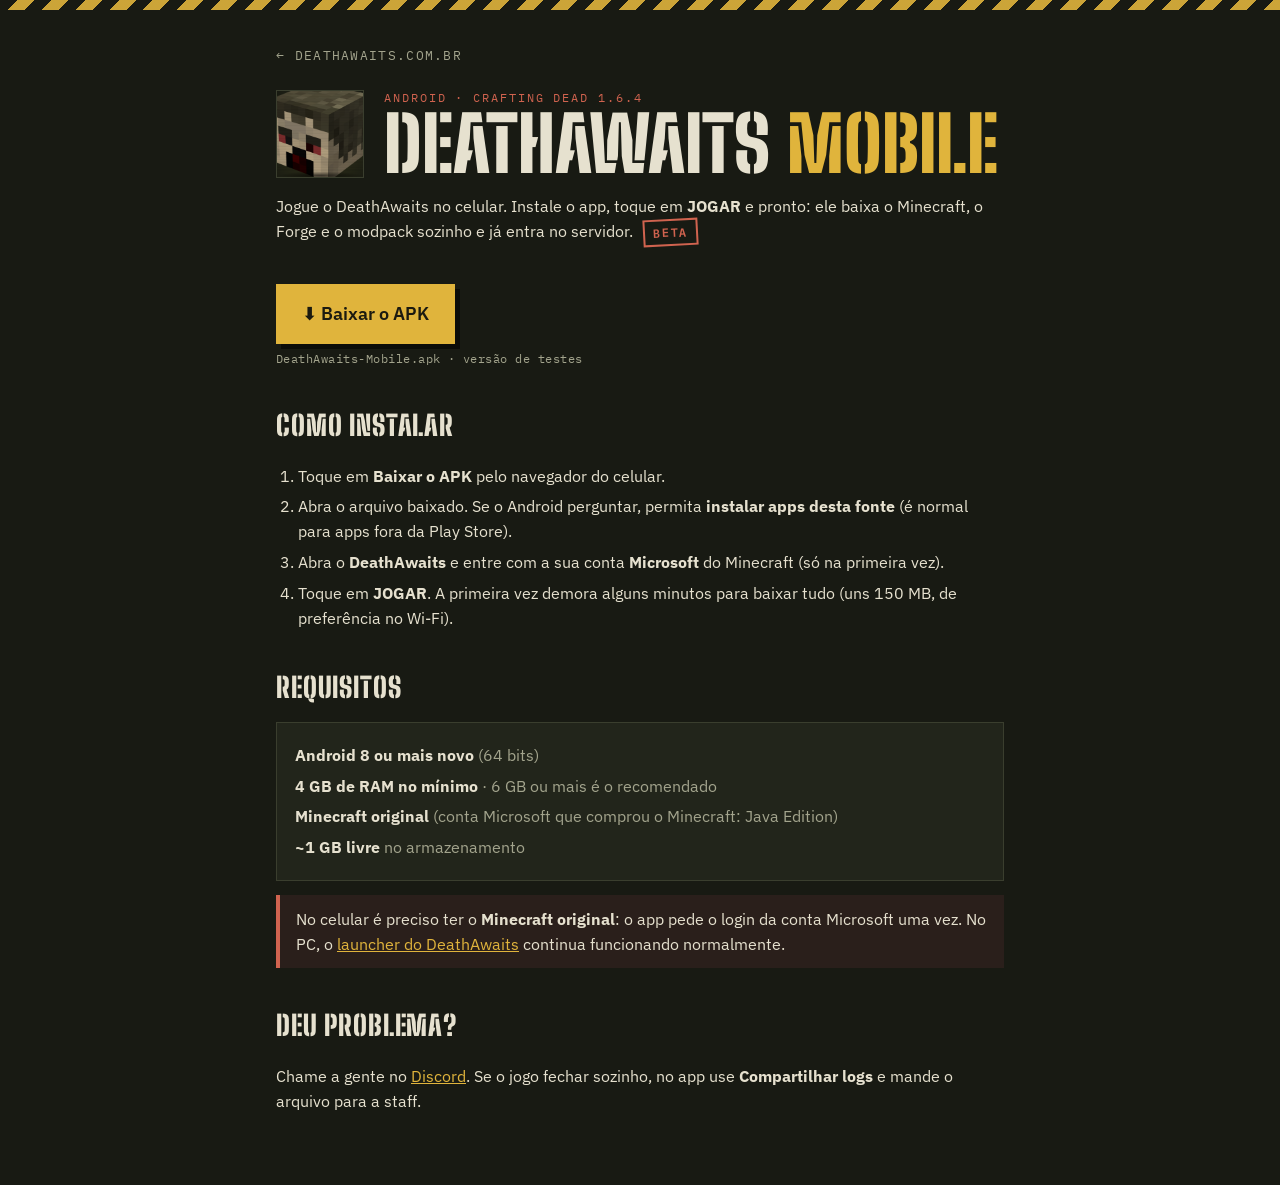
==== mobile/index.html @ 8b417444 "Pagina /mobile para baixar o DeathAwaits Mobile Co-Authored-By: Claude Opus 5.5 <noreply@anthropic.c" ====
<!doctype html>
<html lang="pt-BR">
<head>
<meta charset="utf-8">
<meta name="viewport" content="width=device-width, initial-scale=1">
<meta name="description" content="DeathAwaits Mobile: jogue o servidor DeathAwaits (Crafting Dead) no seu Android.">
<meta name="theme-color" content="#181a13">
<title>DeathAwaits Mobile</title>
<link rel="preconnect" href="https://fonts.googleapis.com">
<link rel="preconnect" href="https://fonts.gstatic.com" crossorigin>
<link rel="stylesheet" href="https://fonts.googleapis.com/css2?family=Big+Shoulders+Stencil+Display:wght@700;900&family=IBM+Plex+Sans:wght@400;500;600&family=IBM+Plex+Mono:wght@400;600&display=swap">
<link rel="icon" href="../rpc/icone.png">
<style>
  :root { --bg:#181a13; --card:#22251b; --line:#3a3e2e; --txt:#e6e1cf; --mut:#a3a48d; --ocre:#e0b43c; --sangue:#d0634f;
          --disp:"Big Shoulders Stencil Display", Impact, sans-serif; --mono:"IBM Plex Mono", Consolas, monospace; }
  * { box-sizing:border-box; }
  body { margin:0; background:var(--bg); color:var(--txt); font:16px/1.55 "IBM Plex Sans", system-ui, sans-serif; }
  a { color:var(--ocre); }
  .faixa { height:10px; background:repeating-linear-gradient(-45deg, var(--ocre) 0 12px, transparent 12px 24px); opacity:.9; }
  main { max-width:760px; margin:0 auto; padding:32px 16px 56px; }
  .volta { font-family:var(--mono); font-size:13px; letter-spacing:.1em; text-transform:uppercase; text-decoration:none; color:var(--mut); }
  .topo { display:flex; gap:20px; align-items:center; margin:22px 0 8px; }
  .topo img { width:88px; height:88px; border:1px solid var(--line); flex:none; }
  .tag { font-family:var(--mono); font-size:12px; letter-spacing:.16em; text-transform:uppercase; color:var(--sangue); }
  h1 { font-family:var(--disp); font-weight:900; text-transform:uppercase; font-size:clamp(44px, 11vw, 76px); line-height:.88; margin:4px 0 0; }
  h1 span { color:var(--ocre); }
  h2 { font-family:var(--disp); font-weight:900; text-transform:uppercase; letter-spacing:.03em; font-size:28px; margin:36px 0 10px; }
  .baixar { display:inline-flex; align-items:center; gap:10px; margin:22px 0 6px; padding:16px 26px; background:var(--ocre); color:#1b1a10;
            font-weight:600; font-size:18px; text-decoration:none; box-shadow:5px 5px 0 #0008; }
  .baixar:active { transform:translate(2px,2px); box-shadow:2px 2px 0 #0008; }
  .nota { font-family:var(--mono); font-size:12px; color:var(--mut); letter-spacing:.04em; }
  .beta { display:inline-block; border:2px solid var(--sangue); color:var(--sangue); font-family:var(--mono); font-weight:600; font-size:12px;
          letter-spacing:.14em; padding:2px 8px; transform:rotate(-3deg); margin-left:6px; }
  ol, ul { padding-left:22px; } li { margin:6px 0; }
  .ficha { border:1px solid var(--line); background:var(--card); padding:14px 18px; margin-top:12px; }
  .ficha b { color:var(--txt); } .ficha p { margin:6px 0; color:var(--mut); }
  .aviso { border-left:4px solid var(--sangue); background:#2a1f1b; padding:12px 16px; margin-top:14px; }
</style>
</head>
<body>
<div class="faixa"></div>
<main>
  <a class="volta" href="../">← deathawaits.com.br</a>
  <div class="topo">
    <img src="../rpc/icone.png" alt="">
    <div>
      <div class="tag">Android · Crafting Dead 1.6.4</div>
      <h1>DeathAwaits <span>Mobile</span></h1>
    </div>
  </div>
  <p>Jogue o DeathAwaits no celular. Instale o app, toque em <b>JOGAR</b> e pronto: ele baixa o Minecraft, o Forge e o modpack sozinho e já entra no servidor. <span class="beta">BETA</span></p>

  <a class="baixar" href="https://github.com/OtavioColela/deathawaits-mobile/releases/download/apk/DeathAwaits-Mobile.apk">⬇ Baixar o APK</a>
  <div class="nota">DeathAwaits-Mobile.apk · versão de testes</div>

  <h2>Como instalar</h2>
  <ol>
    <li>Toque em <b>Baixar o APK</b> pelo navegador do celular.</li>
    <li>Abra o arquivo baixado. Se o Android perguntar, permita <b>instalar apps desta fonte</b> (é normal para apps fora da Play Store).</li>
    <li>Abra o <b>DeathAwaits</b> e entre com a sua conta <b>Microsoft</b> do Minecraft (só na primeira vez).</li>
    <li>Toque em <b>JOGAR</b>. A primeira vez demora alguns minutos para baixar tudo (uns 150 MB, de preferência no Wi-Fi).</li>
  </ol>

  <h2>Requisitos</h2>
  <div class="ficha">
    <p><b>Android 8 ou mais novo</b> (64 bits)</p>
    <p><b>4 GB de RAM no mínimo</b> · 6 GB ou mais é o recomendado</p>
    <p><b>Minecraft original</b> (conta Microsoft que comprou o Minecraft: Java Edition)</p>
    <p><b>~1 GB livre</b> no armazenamento</p>
  </div>
  <div class="aviso">No celular é preciso ter o <b>Minecraft original</b>: o app pede o login da conta Microsoft uma vez. No PC, o <a href="../baixar/">launcher do DeathAwaits</a> continua funcionando normalmente.</div>

  <h2>Deu problema?</h2>
  <p>Chame a gente no <a href="https://discord.gg/gc73gQfb5F">Discord</a>. Se o jogo fechar sozinho, no app use <b>Compartilhar logs</b> e mande o arquivo para a staff.</p>
</main>
</body>
</html>
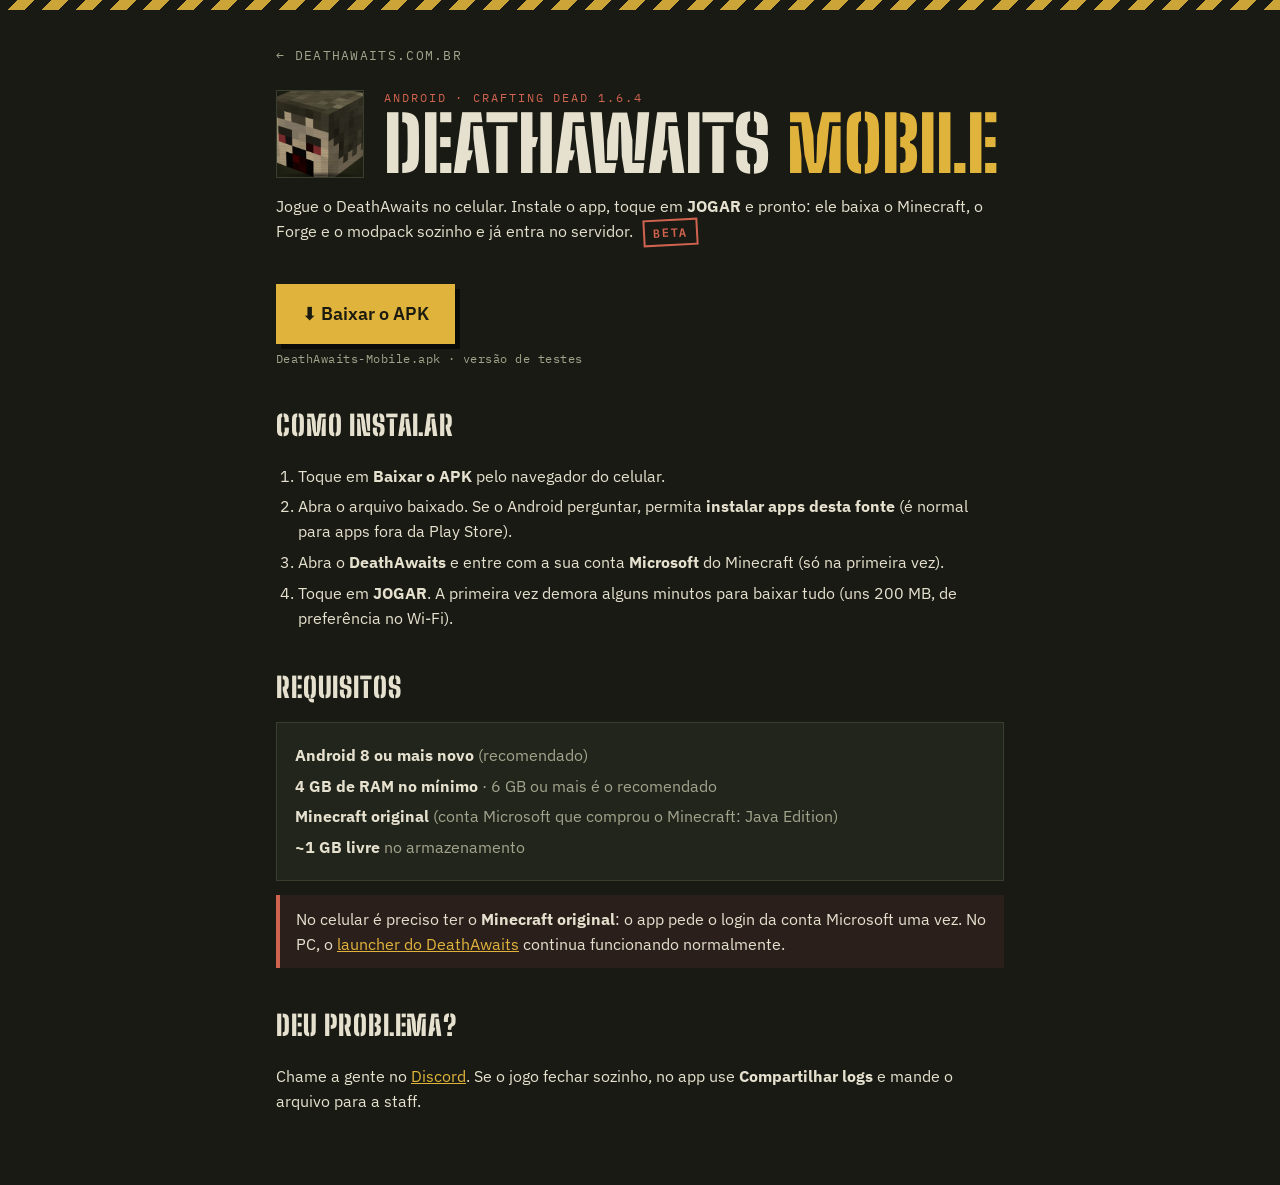
==== commit 06e7b143: "mobile: ajuste de requisitos Co-Authored-By: Claude Opus 5.5 <noreply@anthropic.com> Claude-Session:" ====
--- a/mobile/index.html
+++ b/mobile/index.html
@@ -58,12 +58,12 @@
     <li>Toque em <b>Baixar o APK</b> pelo navegador do celular.</li>
     <li>Abra o arquivo baixado. Se o Android perguntar, permita <b>instalar apps desta fonte</b> (é normal para apps fora da Play Store).</li>
     <li>Abra o <b>DeathAwaits</b> e entre com a sua conta <b>Microsoft</b> do Minecraft (só na primeira vez).</li>
-    <li>Toque em <b>JOGAR</b>. A primeira vez demora alguns minutos para baixar tudo (uns 150 MB, de preferência no Wi-Fi).</li>
+    <li>Toque em <b>JOGAR</b>. A primeira vez demora alguns minutos para baixar tudo (uns 200 MB, de preferência no Wi-Fi).</li>
   </ol>
 
   <h2>Requisitos</h2>
   <div class="ficha">
-    <p><b>Android 8 ou mais novo</b> (64 bits)</p>
+    <p><b>Android 8 ou mais novo</b> (recomendado)</p>
     <p><b>4 GB de RAM no mínimo</b> · 6 GB ou mais é o recomendado</p>
     <p><b>Minecraft original</b> (conta Microsoft que comprou o Minecraft: Java Edition)</p>
     <p><b>~1 GB livre</b> no armazenamento</p>
